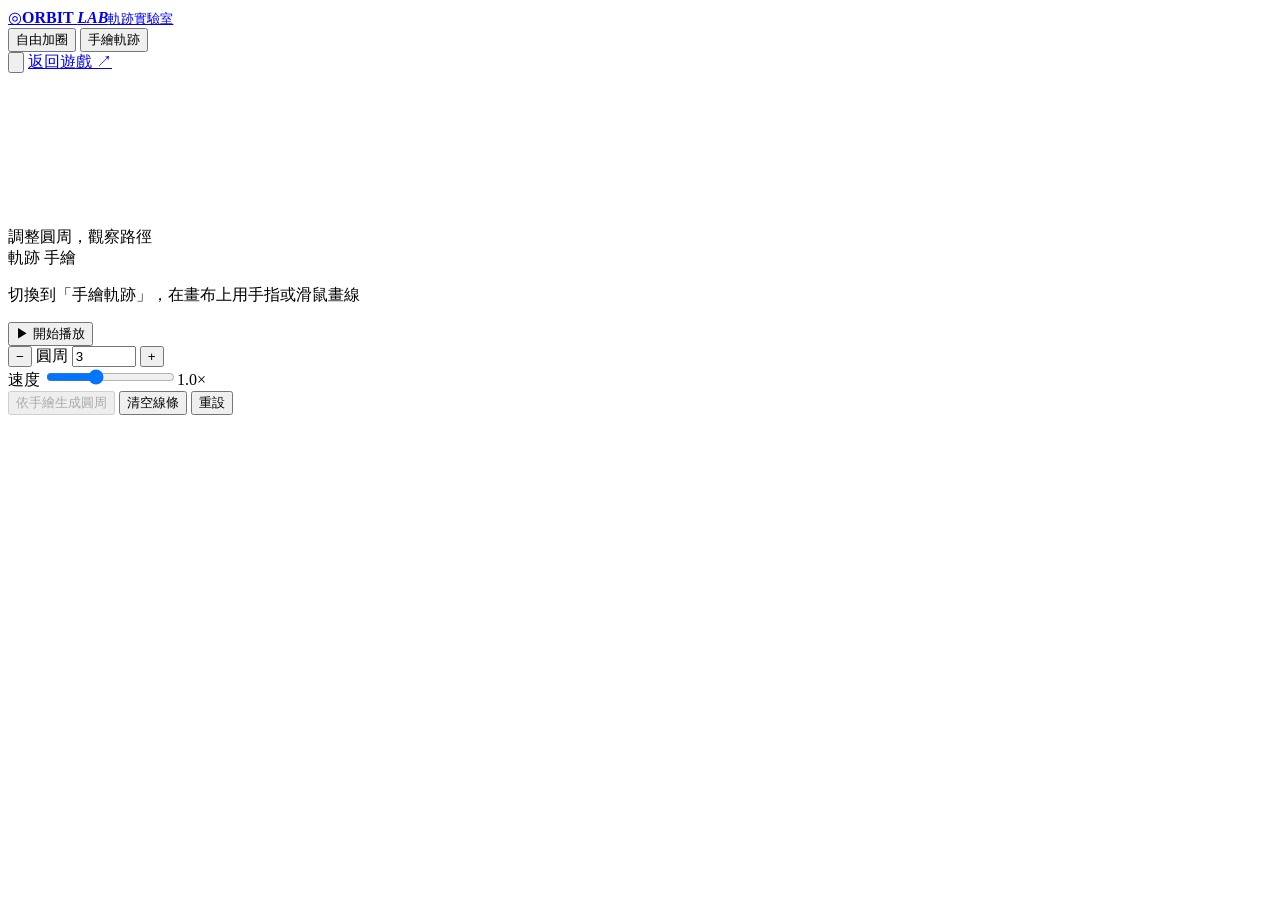
==== experiment/index.html @ 58304ba9 "feat: add independent minimalist ORBIT LAB experiment page" ====
<!doctype html>
<html lang="zh-Hant"><head>
<meta charset="utf-8">
<meta name="viewport" content="width=device-width,initial-scale=1,viewport-fit=cover">
<meta name="theme-color" content="#081629">
<meta name="description" content="ORBIT LAB：自由疊加圓周，直接畫出軌跡，用傅立葉變換讓圓自動重建手繪線條。">
<title>ORBIT LAB｜軌跡實驗室</title>
<link rel="stylesheet" href="./style.css">
</head>
<body>
<main class="workspace">
 <header class="topbar">
  <a class="brand" href="../" aria-label="返回 ORBIT CODE 正式遊戲"><span class="mark">◎</span><span><strong>ORBIT <em>LAB</em></strong><small>軌跡實驗室</small></span></a>
  <div class="modes" role="group" aria-label="操作模式">
   <button id="freeMode" class="mode current" type="button" aria-pressed="true">自由加圈</button>
   <button id="drawMode" class="mode" type="button" aria-pressed="false">手繪軌跡</button>
  </div>
  <div class="topactions">
   <button id="settingsBtn" class="iconbtn" type="button" aria-expanded="false" aria-controls="advancedPanel" aria-label="開啟細節設定" title="細節設定">
    <svg viewBox="0 0 24 24" aria-hidden="true"><path d="M4 7h16M4 17h16M9 4v6M15 14v6"/><circle cx="9" cy="7" r="2"/><circle cx="15" cy="17" r="2"/></svg>
   </button>
   <a class="back" href="../">返回遊戲 <span aria-hidden="true">↗</span></a>
  </div>
 </header>
 <section class="stage" id="stage" aria-label="軌跡運動畫布">
  <canvas id="plot" aria-label="自由模式顯示多個圓周運動，手繪模式可以直接在畫布上描繪軌跡。"></canvas>
  <div class="canvas-top">
   <div id="status" class="status" role="status" aria-live="polite">調整圓周，觀察路徑</div>
   <div class="legend" aria-hidden="true"><span class="swatch track"></span>軌跡 <span class="swatch original"></span>手繪</div>
  </div>
  <p id="canvasHint" class="hint">切換到「手繪軌跡」，在畫布上用手指或滑鼠畫線</p>
  <aside id="advancedPanel" class="advanced" aria-label="進階圓周設定" hidden>
   <div class="panel-title"><h2>圓周微調</h2><button id="closeSettings" type="button" class="close" aria-label="收起設定">×</button></div>
   <label class="rowlabel" for="wheelSelect">選擇圓周</label>
   <select id="wheelSelect" aria-label="選擇要調整的圓周"></select>
   <label class="rowlabel" for="radius">半徑 <output id="radiusOut">90</output></label>
   <input id="radius" type="range" min="0" max="300" step="1" value="90">
   <label class="rowlabel" for="radiusNumber">精確半徑</label><input id="radiusNumber" type="number" min="0" max="1000" step="1" value="90">
   <label class="rowlabel" for="frequency">頻率 / 旋轉方向</label>
   <input id="frequency" type="number" min="-2048" max="2048" step="1" value="1">
   <p class="help">正數順轉、負數逆轉；數值越大轉得越快。</p>
   <label class="rowlabel" for="phase">起始角度 <output id="phaseOut">0°</output></label>
   <input id="phase" type="range" min="-180" max="180" value="0" step="1">
   <div class="switches">
    <label><input id="showRings" type="checkbox" checked> 顯示圓周</label>
    <label><input id="showOriginal" type="checkbox" checked> 顯示手繪線</label>
    <label><input id="showForecast" type="checkbox" checked> 顯示完整軌跡</label>
   </div>
   <p class="help">此處的編輯只影響實驗，不會更改正式遊戲的關卡或存檔。</p>
  </aside>
 </section>
 <div class="bottom">
  <div class="primarycontrols">
   <button id="playBtn" class="play" type="button"><span aria-hidden="true">▶</span> <span id="playText">開始播放</span></button>
   <div class="count" role="group" aria-label="使用圓周數">
    <button id="minusBtn" type="button" aria-label="減少一個圓周">−</button>
    <label for="countInput">圓周 <input id="countInput" type="number" min="1" max="2048" step="1" value="3" inputmode="numeric"></label>
    <button id="plusBtn" type="button" aria-label="增加一個圓周">+</button>
   </div>
   <label class="speed" for="speedSlider">速度 <input id="speedSlider" type="range" min="10" max="250" value="100" step="10"><output id="speedOut">1.0×</output></label>
  </div>
  <div class="secondarycontrols">
   <button id="generateBtn" class="generate" type="button" disabled>依手繪生成圓周</button>
   <button id="clearBtn" class="quiet" type="button">清空線條</button>
   <button id="resetBtn" class="quiet" type="button">重設</button>
  </div>
 </div>
</main>
<script src="./app.js"></script>
</body></html>
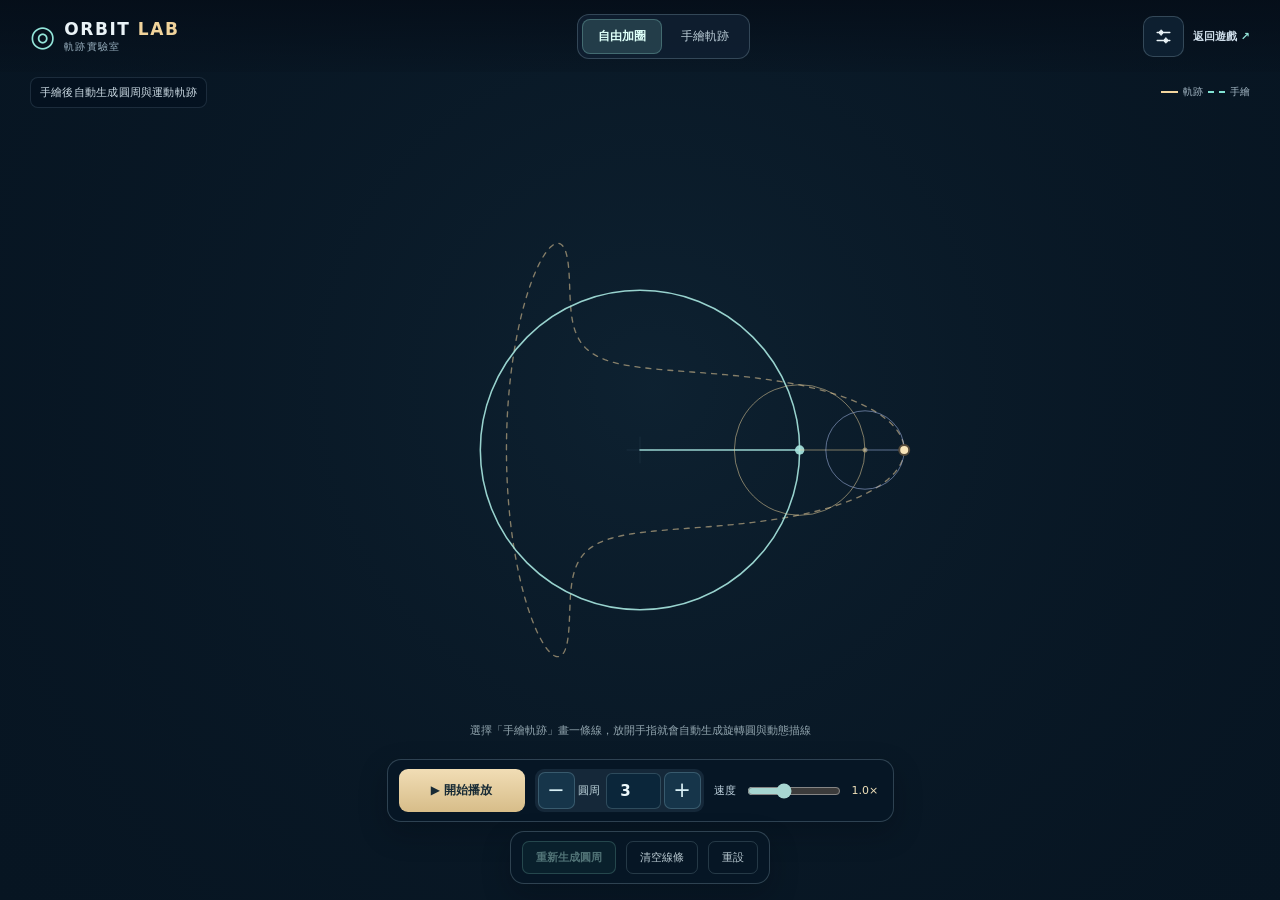
==== commit 2f2929c0: "ui: explain automatic draw-to-orbit motion and keep trajectory controls minimal" ====
--- a/experiment/index.html
+++ b/experiment/index.html
@@ -3,7 +3,7 @@
 <meta charset="utf-8">
 <meta name="viewport" content="width=device-width,initial-scale=1,viewport-fit=cover">
 <meta name="theme-color" content="#081629">
-<meta name="description" content="ORBIT LAB：自由疊加圓周，直接畫出軌跡，用傅立葉變換讓圓自動重建手繪線條。">
+<meta name="description" content="ORBIT LAB：畫一條線，系統自動生成旋轉圓，沿著手繪軌跡運動並逐步描出實線。">
 <title>ORBIT LAB｜軌跡實驗室</title>
 <link rel="stylesheet" href="./style.css">
 </head>
@@ -25,10 +25,10 @@
  <section class="stage" id="stage" aria-label="軌跡運動畫布">
   <canvas id="plot" aria-label="自由模式顯示多個圓周運動，手繪模式可以直接在畫布上描繪軌跡。"></canvas>
   <div class="canvas-top">
-   <div id="status" class="status" role="status" aria-live="polite">調整圓周，觀察路徑</div>
+   <div id="status" class="status" role="status" aria-live="polite">手繪後自動生成圓周與運動軌跡</div>
    <div class="legend" aria-hidden="true"><span class="swatch track"></span>軌跡 <span class="swatch original"></span>手繪</div>
   </div>
-  <p id="canvasHint" class="hint">切換到「手繪軌跡」，在畫布上用手指或滑鼠畫線</p>
+  <p id="canvasHint" class="hint">選擇「手繪軌跡」畫一條線，放開手指就會自動生成旋轉圓與動態描線</p>
   <aside id="advancedPanel" class="advanced" aria-label="進階圓周設定" hidden>
    <div class="panel-title"><h2>圓周微調</h2><button id="closeSettings" type="button" class="close" aria-label="收起設定">×</button></div>
    <label class="rowlabel" for="wheelSelect">選擇圓周</label>
@@ -44,7 +44,7 @@
    <div class="switches">
     <label><input id="showRings" type="checkbox" checked> 顯示圓周</label>
     <label><input id="showOriginal" type="checkbox" checked> 顯示手繪線</label>
-    <label><input id="showForecast" type="checkbox" checked> 顯示完整軌跡</label>
+    <label><input id="showForecast" type="checkbox" checked> 顯示預測線（完整路徑）</label>
    </div>
    <p class="help">此處的編輯只影響實驗，不會更改正式遊戲的關卡或存檔。</p>
   </aside>
@@ -60,7 +60,7 @@
    <label class="speed" for="speedSlider">速度 <input id="speedSlider" type="range" min="10" max="250" value="100" step="10"><output id="speedOut">1.0×</output></label>
   </div>
   <div class="secondarycontrols">
-   <button id="generateBtn" class="generate" type="button" disabled>依手繪生成圓周</button>
+   <button id="generateBtn" class="generate" type="button" disabled>重新生成圓周</button>
    <button id="clearBtn" class="quiet" type="button">清空線條</button>
    <button id="resetBtn" class="quiet" type="button">重設</button>
   </div>
--- a/experiment/style.css
+++ b/experiment/style.css
@@ -0,0 +1,25 @@
+:root{color-scheme:dark;--bg:#071321;--panel:rgba(10,25,42,.94);--line:rgba(154,183,200,.27);--text:#eaf3f7;--muted:#99b0bf;--aqua:#93e5d9;--warm:#f0d39b;font-family:ui-sans-serif,system-ui,-apple-system,"PingFang TC","Microsoft JhengHei",sans-serif}
+*{box-sizing:border-box}html,body{margin:0;width:100%;height:100%;overflow:hidden;overscroll-behavior:none}body{color:var(--text);background:var(--bg)}button,input,select{font:inherit}button{cursor:pointer}button:disabled{opacity:.42;cursor:not-allowed}button:focus-visible,input:focus-visible,select:focus-visible,a:focus-visible{outline:2px solid var(--warm);outline-offset:3px}a{color:inherit;text-decoration:none}
+.workspace{height:100dvh;height:100vh;height:100dvh;position:relative;isolation:isolate;overflow:hidden;background:radial-gradient(ellipse at 51% 38%,#11243a,#07121f 73%)}
+.topbar{position:absolute;z-index:15;top:0;left:0;right:0;height:72px;padding:calc(9px + env(safe-area-inset-top,0px)) clamp(12px,2.5vw,30px) 8px;display:flex;align-items:center;justify-content:space-between;gap:10px;background:linear-gradient(180deg,rgba(5,14,25,.94),rgba(5,14,25,.18));}
+.brand{display:flex;align-items:center;gap:9px;min-width:155px}.brand .mark{font-size:29px;line-height:1;color:var(--aqua)}.brand span:last-child{display:flex;flex-direction:column;gap:1px}.brand strong{font-size:17px;letter-spacing:.09em;white-space:nowrap}.brand em{font-style:normal;color:var(--warm)}.brand small{font-size:10px;color:var(--muted);letter-spacing:.11em}
+.modes{display:flex;gap:3px;padding:4px;border:1px solid var(--line);background:rgba(16,32,50,.82);border-radius:12px}.mode{border:0;border-radius:8px;padding:9px 16px;background:transparent;color:#b9cbd5;font-size:12px;white-space:nowrap}.mode.current{background:rgba(138,218,207,.17);color:#ddfff8;font-weight:740;box-shadow:inset 0 0 0 1px rgba(153,227,216,.27)}
+.topactions{display:flex;align-items:center;gap:9px}.back{font-size:11px;font-weight:650;color:#d0dfeb;white-space:nowrap}.back span{color:var(--aqua)}.iconbtn{width:41px;height:41px;border-radius:10px;border:1px solid var(--line);background:rgba(16,36,55,.75);color:var(--text);display:grid;place-items:center}.iconbtn[aria-expanded=true]{border-color:var(--aqua);color:var(--aqua)}.iconbtn svg{width:19px;height:19px;fill:none;stroke:currentColor;stroke-width:1.8;stroke-linecap:round;stroke-linejoin:round}
+.stage{position:absolute;inset:0;overflow:hidden}#plot{display:block;width:100%;height:100%;touch-action:none;cursor:crosshair}
+.canvas-top{position:absolute;pointer-events:none;top:calc(77px + env(safe-area-inset-top,0px));left:clamp(12px,2.5vw,30px);right:clamp(12px,2.5vw,30px);display:flex;justify-content:space-between;align-items:start;gap:12px}
+.status{font-size:11px;color:#cbdae3;letter-spacing:.02em;padding:7px 9px;border:1px solid rgba(141,180,199,.17);border-radius:8px;background:rgba(4,17,30,.64);max-width:min(69vw,420px);text-overflow:ellipsis;white-space:nowrap;overflow:hidden}
+.legend{display:flex;align-items:center;gap:5px;font-size:10px;color:#a5b8c5;white-space:nowrap;margin-top:8px}.swatch{width:17px;border-top:2px solid}.track{border-color:#f2d59e}.original{border-top:2px dashed #81e3d4}
+.hint{position:absolute;bottom:clamp(143px,18vh,198px);left:50%;transform:translateX(-50%);font-size:11px;color:#b7cbd3;text-align:center;margin:0;max-width:90%;pointer-events:none;white-space:nowrap;opacity:.78}
+.advanced{position:absolute;z-index:12;top:calc(77px + env(safe-area-inset-top,0px));right:clamp(12px,2.5vw,30px);bottom:138px;width:min(290px,calc(100vw - 24px));min-height:0;overflow:auto;padding:17px;border:1px solid rgba(159,199,207,.36);border-radius:15px;background:var(--panel);backdrop-filter:blur(16px);-webkit-backdrop-filter:blur(16px);box-shadow:0 18px 42px rgba(1,7,17,.48);scrollbar-width:thin}
+.advanced[hidden]{display:none}.panel-title{display:flex;justify-content:space-between;align-items:center;gap:8px;margin-bottom:16px}.panel-title h2{font-size:15px;margin:0;font-weight:750}.close{background:transparent;border:0;color:#ccdae1;font-size:26px;width:36px;height:36px}.rowlabel{display:flex;justify-content:space-between;align-items:center;font-size:12px;color:#d3e4eb;margin-top:12px;margin-bottom:7px}.rowlabel output{font-variant-numeric:tabular-nums;color:var(--aqua)}
+.advanced select,.advanced input[type=number]{width:100%;height:40px;background:#102b40;color:var(--text);border:1px solid rgba(144,188,205,.4);border-radius:8px;padding:0 9px;font-variant-numeric:tabular-nums}.advanced input[type=range]{width:100%;accent-color:#9be1d3;min-height:22px}.help{font-size:10px;color:var(--muted);line-height:1.65;margin:7px 0}.switches{display:grid;gap:12px;border-top:1px solid var(--line);margin-top:17px;padding-top:15px}.switches label{font-size:12px;color:#d1e0e7;display:flex;align-items:center;gap:9px}.switches input{accent-color:#9de2d3;width:17px;height:17px}
+.bottom{position:absolute;z-index:11;left:50%;bottom:calc(16px + env(safe-area-inset-bottom,0px));transform:translateX(-50%);width:min(840px,calc(100vw - 24px));display:flex;flex-direction:column;align-items:center;gap:9px;pointer-events:none}
+.primarycontrols,.secondarycontrols{pointer-events:auto;display:flex;align-items:center;justify-content:center;gap:10px;padding:9px 11px;border:1px solid var(--line);border-radius:14px;background:rgba(7,23,38,.93);-webkit-backdrop-filter:blur(14px);backdrop-filter:blur(14px);box-shadow:0 11px 28px rgba(1,9,17,.26);max-width:100%}
+.primarycontrols{width:auto}.secondarycontrols{background:rgba(7,23,38,.83)}.play{border:0;border-radius:9px;background:linear-gradient(#f1ddb5,#d7bd89);color:#182b35;font-size:12px;font-weight:790;height:43px;min-width:126px;padding:0 15px;white-space:nowrap}.play span:first-child{font-size:12px}
+.count{display:flex;align-items:center;gap:3px;background:rgba(35,58,77,.53);border-radius:9px;padding:3px}.count button{width:37px;height:37px;background:#16354a;border:1px solid rgba(135,176,189,.30);border-radius:7px;color:#d9f0f5;font-size:21px;line-height:1}.count label{font-size:11px;color:#bdd3db;display:flex;align-items:center;gap:6px;white-space:nowrap}.count input{width:55px;height:36px;background:#0b263a;color:#edf8fa;border:1px solid rgba(147,182,191,.26);border-radius:6px;text-align:center;font-size:15px;font-weight:750;font-variant-numeric:tabular-nums}
+.speed{display:flex;align-items:center;gap:9px;color:#bed2de;font-size:11px;white-space:nowrap}.speed input{width:94px;accent-color:#a7d6d1}.speed output{font-variant-numeric:tabular-nums;width:30px;color:#f0e1ba}
+.secondarycontrols button{height:33px;border-radius:7px;padding:0 13px;font-size:11px;white-space:nowrap}.generate{color:#baf3e8;background:rgba(29,95,88,.34);border:1px solid rgba(139,219,201,.55);font-weight:740}.quiet{color:#bbcbd3;background:transparent;border:1px solid rgba(145,172,185,.23)}.quiet:hover:not(:disabled){border-color:#9ebdc9}
+@media(max-width:720px){.topbar{height:64px}.brand{min-width:0}.brand strong{font-size:14px}.brand .mark{font-size:23px}.brand small{font-size:9px}.back{display:none}.mode{padding:10px 11px}.modes{margin-left:auto}.canvas-top{top:calc(70px + env(safe-area-inset-top,0px))}.advanced{top:auto;left:10px;right:10px;width:auto;bottom:calc(145px + env(safe-area-inset-bottom,0px));max-height:55vh;min-height:0}.bottom{gap:7px;bottom:calc(10px + env(safe-area-inset-bottom,0px))}.primarycontrols{width:100%;gap:6px;padding:8px;justify-content:space-between}.play{min-width:112px;height:44px;padding:0 9px}.count button{width:34px;height:37px}.count input{width:46px}.count label{gap:3px}.speed{gap:4px}.speed input{width:clamp(40px,10vw,72px)}.secondarycontrols{gap:5px;padding:6px 8px}.secondarycontrols button{padding:0 8px;height:33px}.hint{bottom:144px;white-space:normal;width:85%}.legend{display:none}}
+@media(max-width:410px){.topbar{gap:5px;padding-left:10px;padding-right:10px}.brand{gap:4px}.brand strong{font-size:12px;letter-spacing:.04em}.brand small{font-size:9px;letter-spacing:0}.mark{font-size:20px}.modes{padding:3px;gap:1px}.mode{font-size:11px;padding:9px 7px}.iconbtn{width:37px;height:37px}.primarycontrols{flex-wrap:wrap;justify-content:center;gap:7px}.play{flex:1;min-width:115px}.count{flex:1;justify-content:center}.speed{width:100%;justify-content:center;min-height:25px}.speed input{width:100px}.advanced{bottom:calc(177px + env(safe-area-inset-bottom,0px));max-height:49vh}.hint{bottom:178px}.secondarycontrols button{font-size:10px;padding:0 7px}}
+@media(max-height:540px){.topbar{height:53px;padding-top:4px;padding-bottom:4px}.canvas-top{top:56px}.bottom{bottom:6px;gap:4px}.primarycontrols{padding:4px 8px}.secondarycontrols{padding:3px 7px}.secondarycontrols button{height:28px}.advanced{top:56px;bottom:115px;max-height:none}.hint{bottom:108px}}
+@media(prefers-reduced-motion:reduce){*,*:before,*:after{scroll-behavior:auto!important;animation:none!important;transition:none!important}}
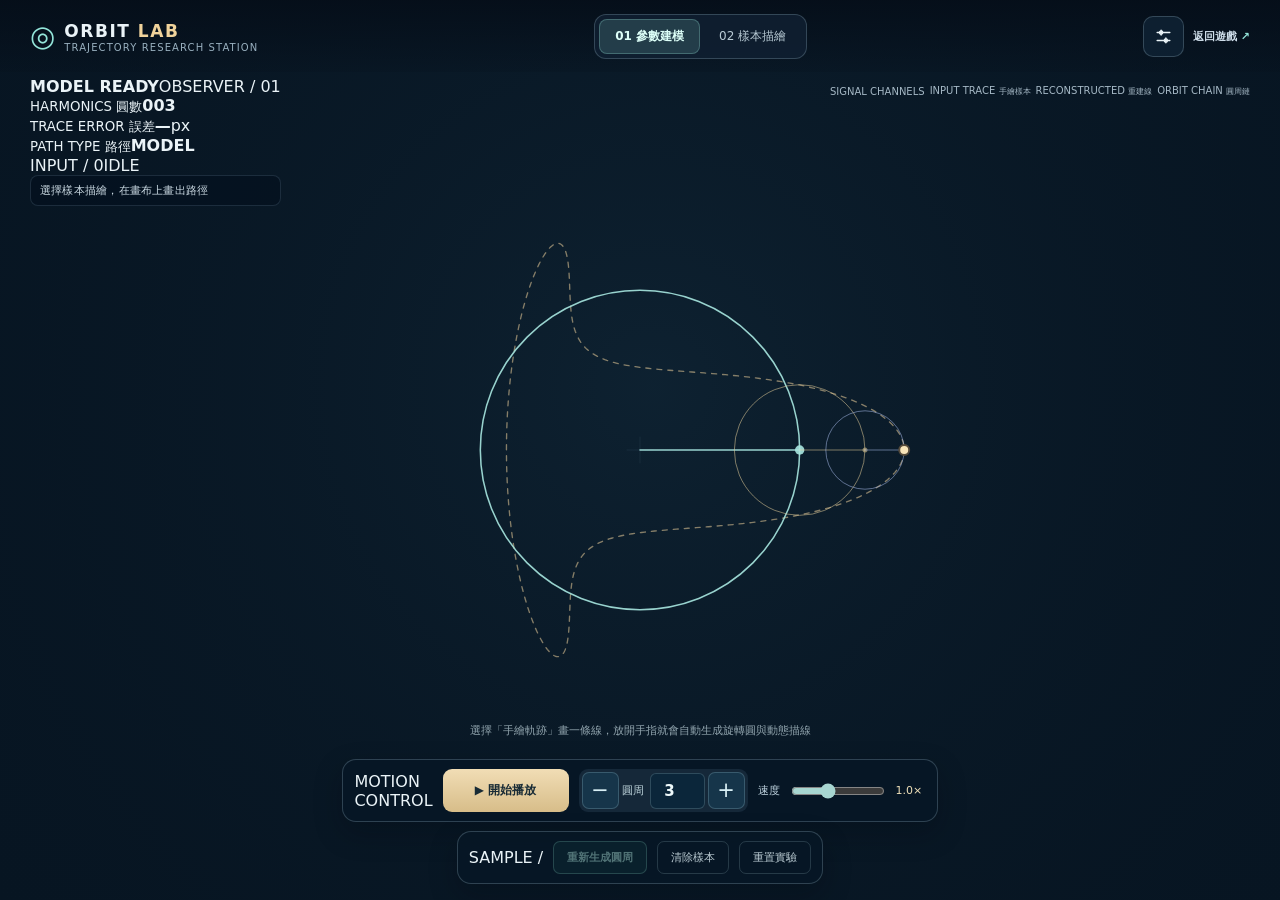
==== commit 265c75f0: "ui: add compact lab telemetry, signal legends and instrument console labeling" ====
--- a/experiment/index.html
+++ b/experiment/index.html
@@ -2,7 +2,7 @@
 <html lang="zh-Hant"><head>
 <meta charset="utf-8">
 <meta name="viewport" content="width=device-width,initial-scale=1,viewport-fit=cover">
-<meta name="theme-color" content="#081629">
+<meta name="theme-color" content="#07151d">
 <meta name="description" content="ORBIT LAB：畫一條線，系統自動生成旋轉圓，沿著手繪軌跡運動並逐步描出實線。">
 <title>ORBIT LAB｜軌跡實驗室</title>
 <link rel="stylesheet" href="./style.css">
@@ -10,10 +10,10 @@
 <body>
 <main class="workspace">
  <header class="topbar">
-  <a class="brand" href="../" aria-label="返回 ORBIT CODE 正式遊戲"><span class="mark">◎</span><span><strong>ORBIT <em>LAB</em></strong><small>軌跡實驗室</small></span></a>
+  <a class="brand" href="../" aria-label="返回 ORBIT CODE 正式遊戲"><span class="mark">◎</span><span><strong>ORBIT <em>LAB</em></strong><small>TRAJECTORY RESEARCH STATION</small></span></a>
   <div class="modes" role="group" aria-label="操作模式">
-   <button id="freeMode" class="mode current" type="button" aria-pressed="true">自由加圈</button>
-   <button id="drawMode" class="mode" type="button" aria-pressed="false">手繪軌跡</button>
+   <button id="freeMode" class="mode current" type="button" aria-pressed="true"><span class="mode-code" aria-hidden="true">01</span> 參數建模</button>
+   <button id="drawMode" class="mode" type="button" aria-pressed="false"><span class="mode-code" aria-hidden="true">02</span> 樣本描繪</button>
   </div>
   <div class="topactions">
    <button id="settingsBtn" class="iconbtn" type="button" aria-expanded="false" aria-controls="advancedPanel" aria-label="開啟細節設定" title="細節設定">
@@ -25,13 +25,29 @@
  <section class="stage" id="stage" aria-label="軌跡運動畫布">
   <canvas id="plot" aria-label="自由模式顯示多個圓周運動，手繪模式可以直接在畫布上描繪軌跡。"></canvas>
   <div class="canvas-top">
-   <div id="status" class="status" role="status" aria-live="polite">手繪後自動生成圓周與運動軌跡</div>
-   <div class="legend" aria-hidden="true"><span class="swatch track"></span>軌跡 <span class="swatch original"></span>手繪</div>
+   <div class="telemetry-panel" aria-label="軌跡實驗即時數據">
+    <div class="telemetry-header"><span class="status-light" aria-hidden="true"></span><strong id="labState">MODEL READY</strong><span class="telemetry-id">OBSERVER / 01</span></div>
+    <div class="telemetry-metrics">
+     <div class="datum"><small>HARMONICS <span>圓數</span></small><strong id="labHarmonics">003</strong></div>
+     <div class="datum"><small>TRACE ERROR <span>誤差</span></small><strong id="labError">—</strong><span class="unit">px</span></div>
+     <div class="datum"><small>PATH TYPE <span>路徑</span></small><strong id="labPath">MODEL</strong></div>
+    </div>
+    <div class="telemetry-bottom"><span id="labSampleCount">INPUT / 0</span><span id="labPlayback">IDLE</span></div>
+    <div id="status" class="status" role="status" aria-live="polite">選擇樣本描繪，在畫布上畫出路徑</div>
+   </div>
+   <div class="legend" aria-hidden="true">
+    <span class="legend-title">SIGNAL CHANNELS</span>
+    <span class="legend-row"><span class="swatch original"></span>INPUT TRACE <small>手繪樣本</small></span>
+    <span class="legend-row"><span class="swatch track"></span>RECONSTRUCTED <small>重建線</small></span>
+    <span class="legend-row"><span class="swatch orbit"></span>ORBIT CHAIN <small>圓周鏈</small></span>
+   </div>
   </div>
+  <div class="instrument-corner instrument-corner-bl" aria-hidden="true">X / Y · ORIGIN 0,0</div>
+  <div class="instrument-corner instrument-corner-br" aria-hidden="true">FOURIER ANALYSIS · LOCAL ENGINE</div>
   <p id="canvasHint" class="hint">選擇「手繪軌跡」畫一條線，放開手指就會自動生成旋轉圓與動態描線</p>
   <aside id="advancedPanel" class="advanced" aria-label="進階圓周設定" hidden>
-   <div class="panel-title"><h2>圓周微調</h2><button id="closeSettings" type="button" class="close" aria-label="收起設定">×</button></div>
-   <label class="rowlabel" for="wheelSelect">選擇圓周</label>
+   <div class="panel-title"><h2><small>CALIBRATION / 02</small>圓周參數校正</h2><button id="closeSettings" type="button" class="close" aria-label="收起設定">×</button></div>
+   <label class="rowlabel" for="wheelSelect">HARMONIC / 選擇圓周</label>
    <select id="wheelSelect" aria-label="選擇要調整的圓周"></select>
    <label class="rowlabel" for="radius">半徑 <output id="radiusOut">90</output></label>
    <input id="radius" type="range" min="0" max="300" step="1" value="90">
@@ -51,6 +67,7 @@
  </section>
  <div class="bottom">
   <div class="primarycontrols">
+   <span class="console-label" aria-hidden="true">MOTION<br>CONTROL</span>
    <button id="playBtn" class="play" type="button"><span aria-hidden="true">▶</span> <span id="playText">開始播放</span></button>
    <div class="count" role="group" aria-label="使用圓周數">
     <button id="minusBtn" type="button" aria-label="減少一個圓周">−</button>
@@ -60,9 +77,10 @@
    <label class="speed" for="speedSlider">速度 <input id="speedSlider" type="range" min="10" max="250" value="100" step="10"><output id="speedOut">1.0×</output></label>
   </div>
   <div class="secondarycontrols">
+   <span class="console-secondary-label" aria-hidden="true">SAMPLE /</span>
    <button id="generateBtn" class="generate" type="button" disabled>重新生成圓周</button>
-   <button id="clearBtn" class="quiet" type="button">清空線條</button>
-   <button id="resetBtn" class="quiet" type="button">重設</button>
+   <button id="clearBtn" class="quiet" type="button">清除樣本</button>
+   <button id="resetBtn" class="quiet" type="button">重置實驗</button>
   </div>
  </div>
 </main>
--- a/experiment/style.css
+++ b/experiment/style.css
@@ -23,3 +23,14 @@
 @media(max-width:410px){.topbar{gap:5px;padding-left:10px;padding-right:10px}.brand{gap:4px}.brand strong{font-size:12px;letter-spacing:.04em}.brand small{font-size:9px;letter-spacing:0}.mark{font-size:20px}.modes{padding:3px;gap:1px}.mode{font-size:11px;padding:9px 7px}.iconbtn{width:37px;height:37px}.primarycontrols{flex-wrap:wrap;justify-content:center;gap:7px}.play{flex:1;min-width:115px}.count{flex:1;justify-content:center}.speed{width:100%;justify-content:center;min-height:25px}.speed input{width:100px}.advanced{bottom:calc(177px + env(safe-area-inset-bottom,0px));max-height:49vh}.hint{bottom:178px}.secondarycontrols button{font-size:10px;padding:0 7px}}
 @media(max-height:540px){.topbar{height:53px;padding-top:4px;padding-bottom:4px}.canvas-top{top:56px}.bottom{bottom:6px;gap:4px}.primarycontrols{padding:4px 8px}.secondarycontrols{padding:3px 7px}.secondarycontrols button{height:28px}.advanced{top:56px;bottom:115px;max-height:none}.hint{bottom:108px}}
 @media(prefers-reduced-motion:reduce){*,*:before,*:after{scroll-behavior:auto!important;animation:none!important;transition:none!important}}
+
+/* V1.20 — Drawing is one gesture. Show only the action needed while drawing. */
+.workspace[data-mode="draw"] .count{display:none}
+.workspace[data-mode="draw"] .secondarycontrols{opacity:.7}
+.workspace[data-mode="draw"] #generateBtn{display:none}
+.workspace[data-mode="draw"] .hint{color:#d8f9f2;opacity:1}
+.workspace[data-mode="free"] .hint{max-width:min(550px,91vw);overflow:hidden;text-overflow:ellipsis}
+@media(max-width:860px){
+ .workspace[data-mode="draw"] .primarycontrols{max-width:calc(100vw - 24px)}
+ .workspace[data-mode="draw"] .hint{white-space:normal;line-height:1.5;bottom:clamp(134px,20vh,177px)}
+}
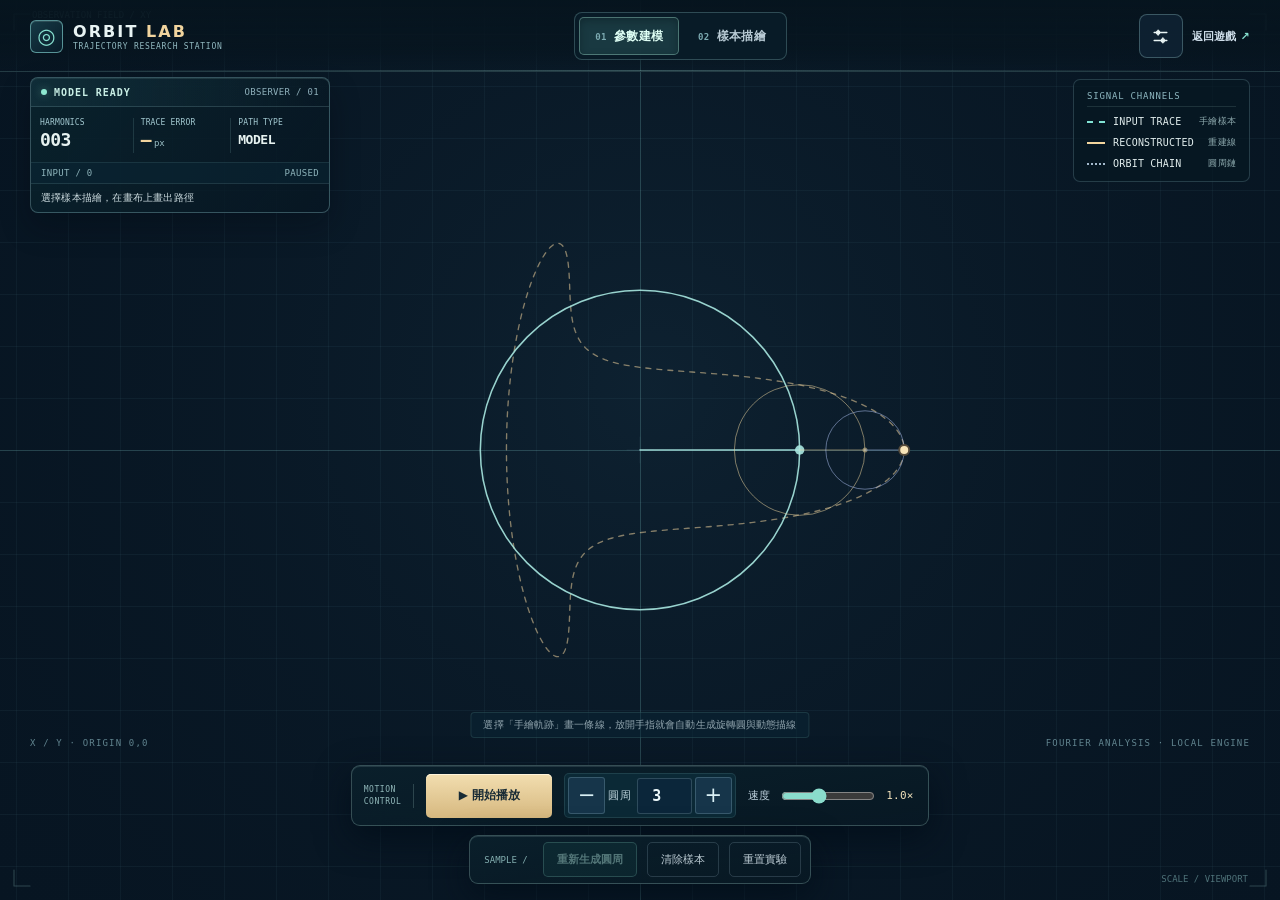
==== commit aade775e: "ui: add optional calibration-grid toggle without crowding the canvas" ====
--- a/experiment/index.html
+++ b/experiment/index.html
@@ -58,6 +58,7 @@
    <label class="rowlabel" for="phase">起始角度 <output id="phaseOut">0°</output></label>
    <input id="phase" type="range" min="-180" max="180" value="0" step="1">
    <div class="switches">
+    <label><input id="showGrid" type="checkbox" checked> 顯示量測格線</label>
     <label><input id="showRings" type="checkbox" checked> 顯示圓周</label>
     <label><input id="showOriginal" type="checkbox" checked> 顯示手繪線</label>
     <label><input id="showForecast" type="checkbox" checked> 顯示預測線（完整路徑）</label>
--- a/experiment/style.css
+++ b/experiment/style.css
@@ -34,3 +34,145 @@
  .workspace[data-mode="draw"] .primarycontrols{max-width:calc(100vw - 24px)}
  .workspace[data-mode="draw"] .hint{white-space:normal;line-height:1.5;bottom:clamp(134px,20vh,177px)}
 }
+
+/* V1.21 — research instrument language; restrained, legible and single-screen. */
+:root{--bg:#06151e;--panel:rgba(8,25,36,.96);--line:rgba(121,171,184,.31);
+ --text:#e8f3f3;--muted:#9ebbc3;--aqua:#87e0d0;--warm:#f1d49e;
+ --mono:ui-monospace,"SFMono-Regular",Menlo,Consolas,monospace}
+.workspace{background:radial-gradient(ellipse 70% 75% at 53% 42%,#12313e,#071821 75%)}
+.topbar{
+ border-bottom:1px solid rgba(135,189,195,.23);
+ background:linear-gradient(180deg,rgba(6,20,30,.97),rgba(6,20,30,.77) 68%,rgba(6,20,30,.13));
+}
+.topbar:after{content:"";position:absolute;bottom:0;left:20px;right:20px;
+ height:1px;background:linear-gradient(90deg,transparent,#9fe0d54b,transparent);pointer-events:none}
+.brand{gap:10px}
+.brand .mark{width:33px;height:33px;font-size:21px;border:1px solid #7fcccaa3;
+ border-radius:6px;display:grid;place-items:center;background:linear-gradient(140deg,#163a46,#081c29);
+ box-shadow:inset 0 1px #d5ffef21}
+.brand strong{font-size:16px;font-weight:770;letter-spacing:.13em}
+.brand small{font-size:8px;font-family:var(--mono);letter-spacing:.09em;color:#91b9c0}
+.modes{border-radius:8px;background:rgba(9,28,40,.93);border-color:#67959a66}
+.mode{min-height:38px;border-radius:5px;font-weight:650;letter-spacing:.02em}
+.mode-code{font-family:var(--mono);font-size:9px;color:#7dabb2;padding-right:3px}
+.mode.current{color:#dffff5;background:rgba(88,166,160,.22);
+ box-shadow:inset 0 0 0 1px #9edbca68,inset 0 3px 9px #091b2088}
+.iconbtn{height:44px;width:44px;border-radius:8px;border-color:#80aeb165}
+.back{font-size:11px;letter-spacing:.02em}
+.canvas-top{align-items:start;gap:10px}
+.telemetry-panel{width:min(300px,48vw);padding:0;
+ background:linear-gradient(125deg,rgba(10,35,45,.91),rgba(7,22,34,.82));
+ border:1px solid rgba(126,176,183,.39);border-radius:8px;overflow:hidden;
+ box-shadow:0 14px 30px rgba(0,8,15,.28),inset 0 1px #c3ecdf22}
+.telemetry-header{display:flex;align-items:center;gap:7px;min-height:29px;
+ padding:7px 10px;border-bottom:1px solid rgba(150,192,199,.2);
+ background:linear-gradient(90deg,#17394577,transparent)}
+.telemetry-header strong{font-size:10px;letter-spacing:.095em;
+ font-family:var(--mono);color:#c8eee5}
+.status-light{width:6px;height:6px;border-radius:50%;background:#8de8d0;
+ box-shadow:0 0 9px #8de8d06a;flex:none}
+.telemetry-id{margin-left:auto;color:#8eafba;font:9px var(--mono);
+ white-space:nowrap;letter-spacing:.035em}
+.telemetry-metrics{display:grid;grid-template-columns:.95fr 1fr .92fr;
+ gap:0;padding:11px 9px 9px}
+.datum{padding:0 7px;min-width:0;border-left:1px solid rgba(126,182,183,.18)}
+.datum:first-child{border-left:0;padding-left:0}
+.datum small{display:block;color:#a2c8d0;font:8px var(--mono);
+ letter-spacing:.02em;white-space:nowrap}
+.datum small span{display:none}
+.datum strong{display:inline-block;color:#e6f2f0;font:650 18px/1.45 var(--mono);
+ font-variant-numeric:tabular-nums;letter-spacing:-.035em}
+.datum:nth-child(2) strong{color:var(--warm)}
+.datum:nth-child(3) strong{font-size:13px;line-height:2}
+.datum strong[data-quality="good"]{color:#91edc8}
+.datum strong[data-quality="fair"]{color:#f1d49e}
+.datum strong[data-quality="poor"]{color:#f49f8d}
+.datum .unit{font:9px var(--mono);color:#9abec4;padding-left:3px}
+.telemetry-bottom{display:flex;justify-content:space-between;gap:7px;
+ padding:5px 10px;color:#8eb4bb;background:#0b273588;
+ border-top:1px solid rgba(133,183,186,.13);font:9px var(--mono);
+ letter-spacing:.035em}
+.status{margin:0;padding:7px 10px;max-width:none;width:100%;
+ background:transparent;border:0;border-top:1px solid rgba(121,175,184,.2);
+ color:#ccdbdf;font-size:10px;white-space:nowrap;overflow:hidden;text-overflow:ellipsis;
+ border-radius:0}
+.legend{display:flex;flex-direction:column;align-items:stretch;gap:8px;margin-top:2px;
+ min-width:177px;padding:11px 13px;background:rgba(7,24,35,.68);
+ border:1px solid rgba(130,177,187,.25);border-radius:7px}
+.legend-title{font:9px var(--mono);letter-spacing:.09em;color:#8db6bf;
+ padding-bottom:5px;border-bottom:1px solid #91b8b32b}
+.legend-row{display:flex;align-items:center;gap:8px;font:10px var(--mono);
+ letter-spacing:.02em;color:#e1eded;white-space:nowrap}
+.legend-row small{margin-left:auto;color:#8fabaf;font:9px ui-sans-serif,system-ui,sans-serif}
+.swatch{width:18px;flex:none}
+.swatch.orbit{border-color:#a4bacd;border-top-style:dotted}
+.instrument-corner{position:absolute;bottom:152px;z-index:2;pointer-events:none;
+ color:#83aeb8;font:9px var(--mono);letter-spacing:.13em;opacity:.72}
+.instrument-corner-bl{left:clamp(12px,2.5vw,30px)}
+.instrument-corner-br{right:clamp(12px,2.5vw,30px)}
+.advanced{background:linear-gradient(165deg,rgba(10,36,44,.975),rgba(8,23,35,.97));
+ border-radius:9px;border-color:#85b8b466;box-shadow:0 20px 46px #031018b8;
+ padding:17px}
+.panel-title{padding-bottom:13px;border-bottom:1px solid #94c1bb33}
+.panel-title h2{display:flex;flex-direction:column;gap:6px}
+.panel-title h2 small{color:#8cc4b8;font:9px var(--mono);
+ letter-spacing:.11em;font-weight:500}
+.advanced .rowlabel{color:#cfe4e3;letter-spacing:.015em}
+.advanced select,.advanced input[type=number]{border-radius:5px;background:#0a2b3b;
+ border-color:#8ab7b25c;font-family:var(--mono)}
+.primarycontrols,.secondarycontrols{
+ border-color:#96c0ba50;border-radius:9px;
+ background:linear-gradient(170deg,rgba(10,32,43,.97),rgba(8,24,36,.95));
+ box-shadow:0 12px 34px #020d17b8,inset 0 1px #cbede920;
+ backdrop-filter:blur(16px);-webkit-backdrop-filter:blur(16px)
+}
+.primarycontrols{padding:7px 12px;gap:12px}
+.console-label{font:8px/1.5 var(--mono);color:#92b9bb;letter-spacing:.07em;
+ padding-right:12px;border-right:1px solid #9bc5bf3e}
+.console-secondary-label{font:9px var(--mono);color:#83aeb0;
+ padding:0 5px}
+.play{height:44px;border-radius:5px;background:linear-gradient(#f2deb0,#d6b87f);
+ box-shadow:inset 0 1px #fff4db}
+.count{background:#0b2936;border-radius:5px;border:1px solid #6fa7a230}
+.count button,.count input{border-radius:3px}
+.count label,.speed{letter-spacing:.02em}
+.count input,.speed output{font-family:var(--mono)}
+.speed input{accent-color:#8adccc}
+.secondarycontrols{padding:6px 9px}
+.secondarycontrols button{height:35px;border-radius:5px}
+.generate{background:#174f4c8a}
+.hint{background:#0a2736a1;border:1px solid #63989443;padding:5px 12px;
+ border-radius:4px;font-size:10px;letter-spacing:.01em}
+@media(max-width:860px){
+ .instrument-corner{display:none}
+ .legend{display:none}
+ .telemetry-panel{width:min(365px,calc(100vw - 24px))}
+ .canvas-top{left:12px;right:12px}
+ .console-label,.console-secondary-label{display:none}
+ .primarycontrols{gap:6px}
+ .topbar .brand small{font-size:7px;letter-spacing:0}
+}
+@media(max-width:410px){
+ .topbar .brand small{display:none}
+ .brand .mark{width:25px;height:25px;font-size:18px}
+ .mode-code{display:none}
+ .mode{font-size:11px;padding:9px 7px}
+ .telemetry-header{min-height:26px;padding:5px 9px}
+ .telemetry-metrics{padding:7px 8px}
+ .datum strong{font-size:16px}
+ .datum:nth-child(3) strong{font-size:12px}
+ .telemetry-bottom{padding:3px 9px;font-size:8px}
+ .status{padding:5px 9px;font-size:9px}
+ .bottom{gap:5px}
+ .primarycontrols{padding:6px}
+}
+@media(max-height:540px){
+ .telemetry-panel{width:min(295px,47vw)}
+ .telemetry-header{min-height:22px;padding:4px 8px}
+ .telemetry-metrics{padding:5px 7px 4px}
+ .datum strong{font-size:14px}
+ .datum:nth-child(3) strong{font-size:11px}
+ .telemetry-bottom{padding:3px 8px}
+ .status{display:none}
+ .instrument-corner{display:none}
+}
